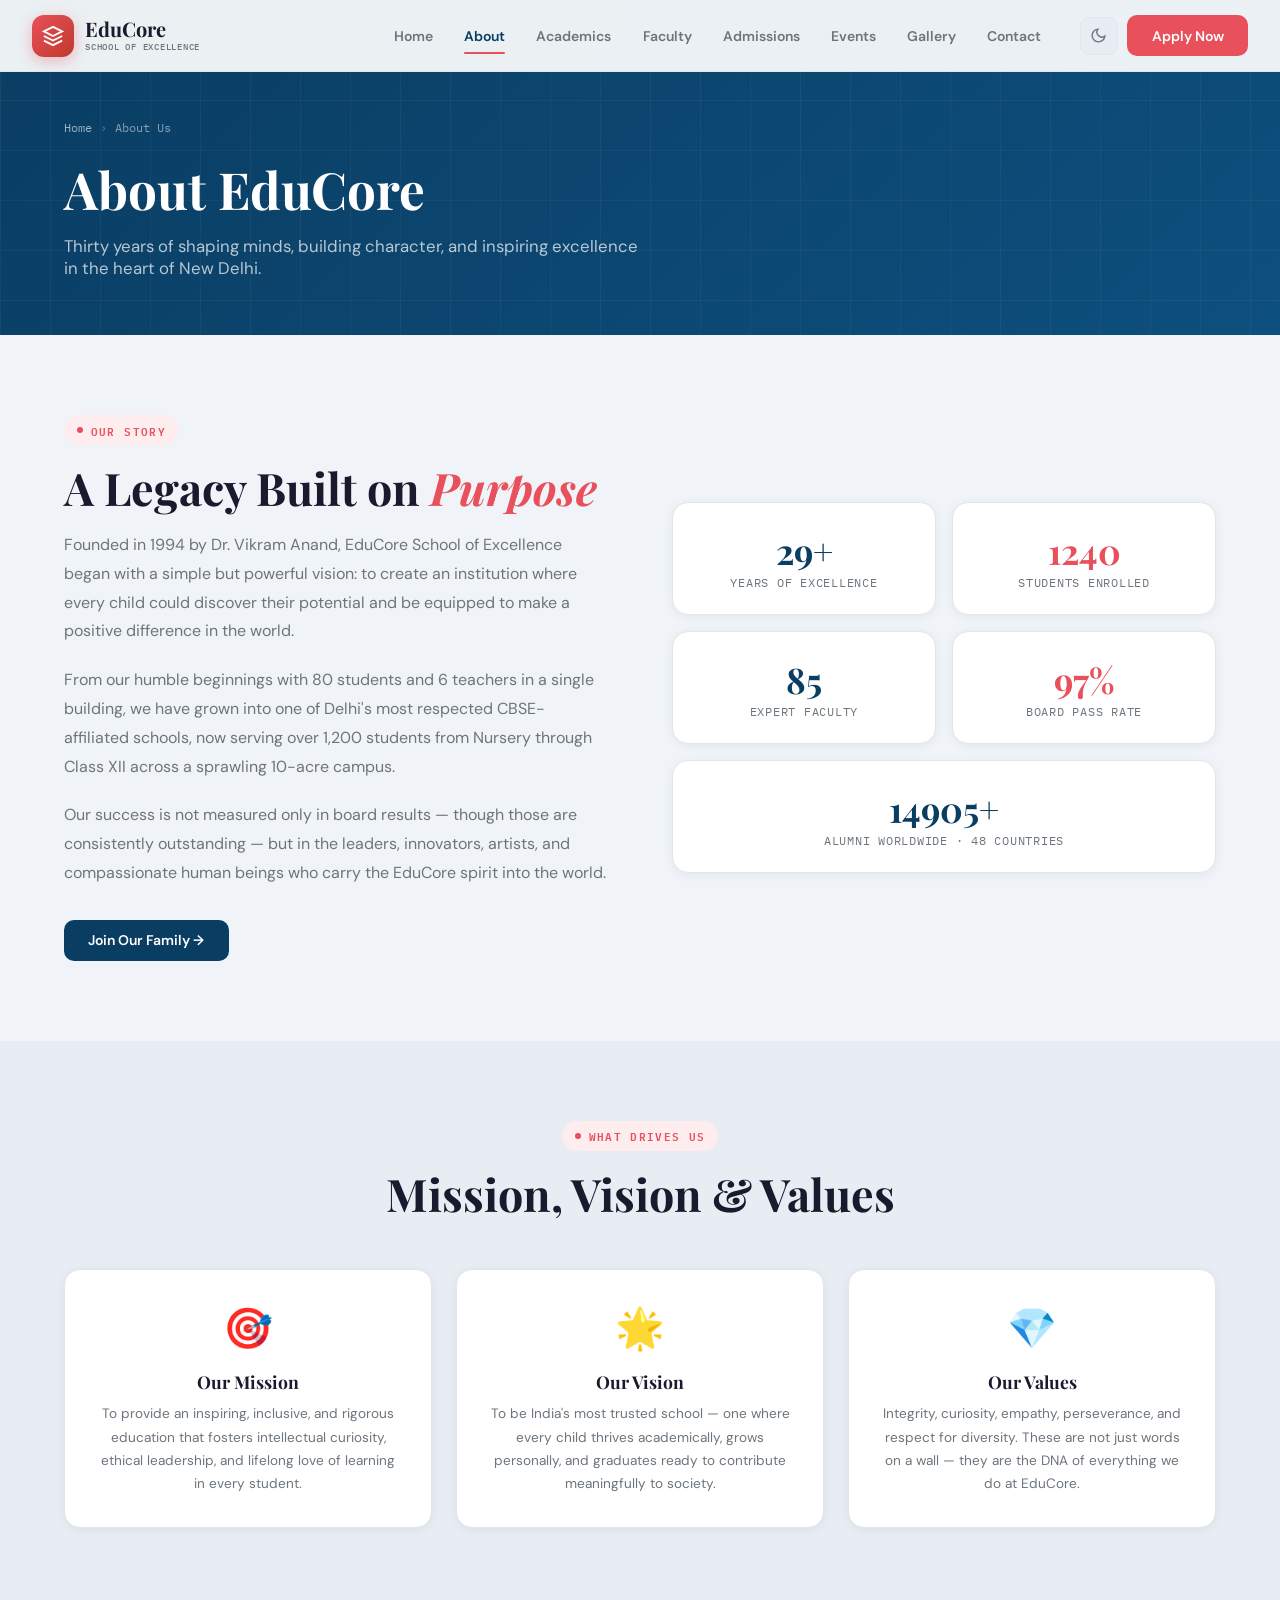
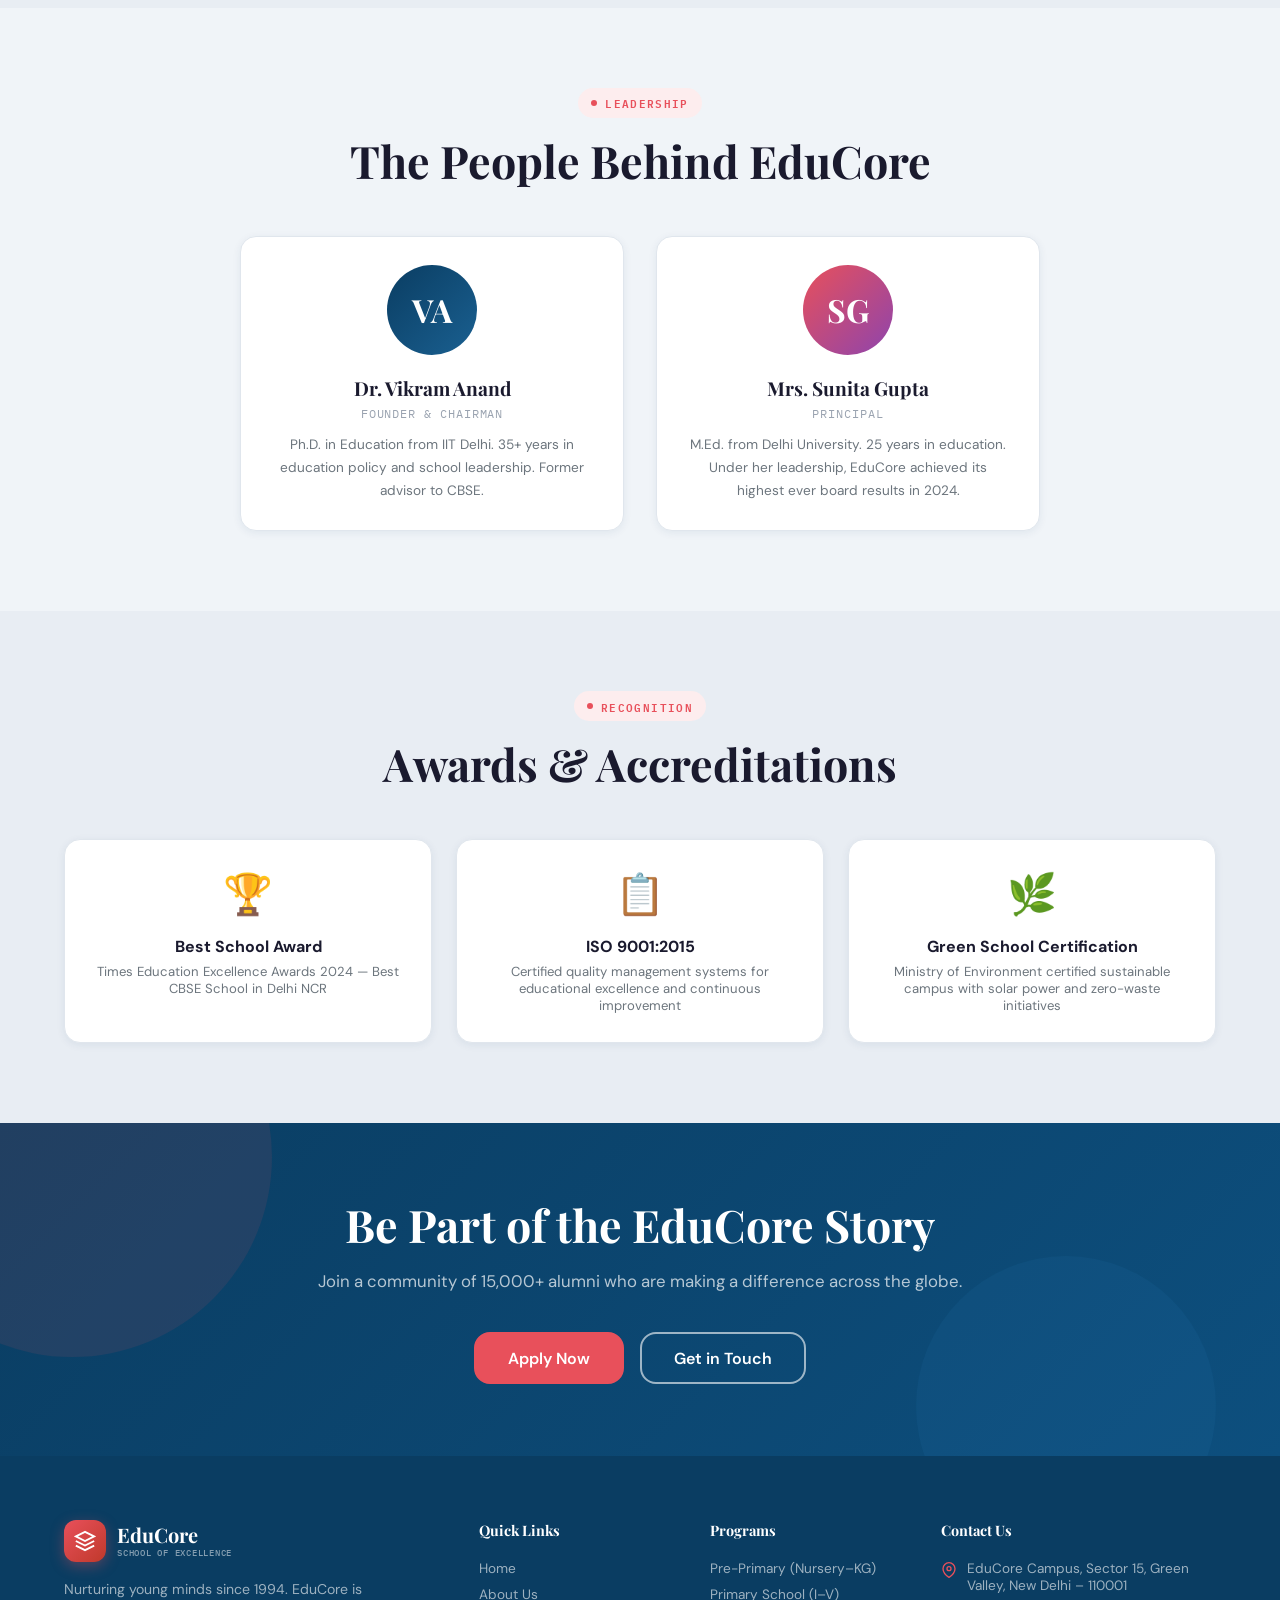
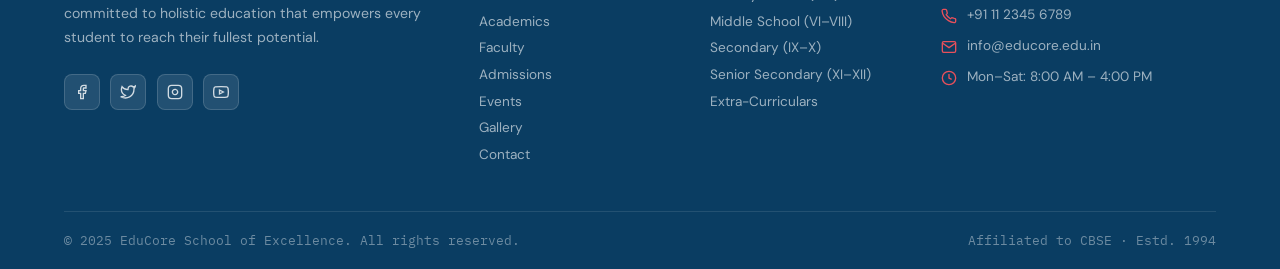
==== pages/about.html @ 19f884a1 "first commit" ====
<!DOCTYPE html>
<html lang="en">
<head>
  <meta charset="UTF-8">
  <meta name="viewport" content="width=device-width, initial-scale=1.0">
  <title>About Us — EduCore School of Excellence</title>
  <meta name="description" content="Learn about EduCore School's history, mission, vision, and leadership. A 30-year legacy of academic excellence in New Delhi.">
    <link rel="manifest" href="/manifest.json">
    <meta name="theme-color" content="#0f172a">
    <meta name="mobile-web-app-capable" content="yes">
    <meta name="apple-mobile-web-app-capable" content="yes">
    <meta name="apple-mobile-web-app-status-bar-style" content="black-translucent">
    <meta name="apple-mobile-web-app-title" content="EduCore"><meta name="viewport" content="width=device-width, initial-scale=1, maximum-scale=1, user-scalable=no, viewport-fit=cover">
  <link rel="stylesheet" href="../css/style.css">
  <script>(function(){var t=localStorage.getItem('educore-theme');if(t)document.documentElement.setAttribute('data-theme',t);else if(window.matchMedia('(prefers-color-scheme:dark)').matches)document.documentElement.setAttribute('data-theme','dark');})();</script>
</head>
<body>

<div id="nav-placeholder"></div>

<!-- PAGE HERO -->
<div class="page-hero">
  <div class="container">
    <div class="page-hero-content">
      <div class="breadcrumb">
        <a href="../index.html">Home</a>
        <span class="breadcrumb-sep">›</span>
        <span>About Us</span>
      </div>
      <h1 class="page-hero-title">About EduCore</h1>
      <p class="page-hero-sub">Thirty years of shaping minds, building character, and inspiring excellence in the heart of New Delhi.</p>
    </div>
  </div>
</div>

<!-- OUR STORY -->
<section class="section">
  <div class="container">
    <div class="about-grid">
      <div class="aos-item">
        <div class="section-label">Our Story</div>
        <h2 class="section-title">A Legacy Built on <em style="font-style:italic;color:var(--accent)">Purpose</em></h2>
        <p style="color:var(--text2);line-height:1.8;margin-bottom:1.25rem">Founded in 1994 by Dr. Vikram Anand, EduCore School of Excellence began with a simple but powerful vision: to create an institution where every child could discover their potential and be equipped to make a positive difference in the world.</p>
        <p style="color:var(--text2);line-height:1.8;margin-bottom:1.25rem">From our humble beginnings with 80 students and 6 teachers in a single building, we have grown into one of Delhi's most respected CBSE-affiliated schools, now serving over 1,200 students from Nursery through Class XII across a sprawling 10-acre campus.</p>
        <p style="color:var(--text2);line-height:1.8;margin-bottom:2rem">Our success is not measured only in board results — though those are consistently outstanding — but in the leaders, innovators, artists, and compassionate human beings who carry the EduCore spirit into the world.</p>
        <a href="../pages/admissions.html" class="btn btn-primary">Join Our Family →</a>
      </div>
      <div class="about-visual aos-item" data-delay="100">
        <div class="about-stat-box">
          <div class="about-stat-num" data-count="30" data-suffix="+">0</div>
          <div class="about-stat-lbl">Years of Excellence</div>
        </div>
        <div class="about-stat-box accent">
          <div class="about-stat-num" data-count="1248">0</div>
          <div class="about-stat-lbl">Students Enrolled</div>
        </div>
        <div class="about-stat-box">
          <div class="about-stat-num" data-count="86">0</div>
          <div class="about-stat-lbl">Expert Faculty</div>
        </div>
        <div class="about-stat-box accent">
          <div class="about-stat-num" data-count="98" data-suffix="%">0</div>
          <div class="about-stat-lbl">Board Pass Rate</div>
        </div>
        <div class="about-stat-box" style="grid-column:span 2">
          <div class="about-stat-num" data-count="15000" data-suffix="+">0</div>
          <div class="about-stat-lbl">Alumni Worldwide · 48 Countries</div>
        </div>
      </div>
    </div>
  </div>
</section>

<!-- MISSION VISION VALUES -->
<section class="section" style="background:var(--bg3)">
  <div class="container">
    <div class="text-center aos-item">
      <div class="section-label">What Drives Us</div>
      <h2 class="section-title">Mission, Vision & Values</h2>
    </div>
    <div class="mission-grid">
      <div class="mission-card aos-item" data-delay="0">
        <div class="mission-icon">🎯</div>
        <div class="mission-title">Our Mission</div>
        <p class="mission-desc">To provide an inspiring, inclusive, and rigorous education that fosters intellectual curiosity, ethical leadership, and lifelong love of learning in every student.</p>
      </div>
      <div class="mission-card aos-item" data-delay="80">
        <div class="mission-icon">🌟</div>
        <div class="mission-title">Our Vision</div>
        <p class="mission-desc">To be India's most trusted school — one where every child thrives academically, grows personally, and graduates ready to contribute meaningfully to society.</p>
      </div>
      <div class="mission-card aos-item" data-delay="160">
        <div class="mission-icon">💎</div>
        <div class="mission-title">Our Values</div>
        <p class="mission-desc">Integrity, curiosity, empathy, perseverance, and respect for diversity. These are not just words on a wall — they are the DNA of everything we do at EduCore.</p>
      </div>
    </div>
  </div>
</section>

<!-- LEADERSHIP -->
<section class="section">
  <div class="container">
    <div class="text-center aos-item">
      <div class="section-label">Leadership</div>
      <h2 class="section-title">The People Behind EduCore</h2>
    </div>
    <div style="display:grid;grid-template-columns:repeat(2,1fr);gap:2rem;margin-top:3rem;max-width:800px;margin-left:auto;margin-right:auto">
      <div class="card aos-item" data-delay="0">
        <div class="card-body" style="text-align:center">
          <div style="width:90px;height:90px;border-radius:50%;background:linear-gradient(135deg,var(--primary),#1a6091);display:flex;align-items:center;justify-content:center;font-family:'Playfair Display',serif;font-size:2rem;font-weight:700;color:#fff;margin:0 auto 1.25rem">VA</div>
          <div style="font-family:'Playfair Display',serif;font-size:1.2rem;font-weight:700;margin-bottom:.3rem">Dr. Vikram Anand</div>
          <div class="mono" style="font-size:.72rem;color:var(--text3);text-transform:uppercase;letter-spacing:.08em;margin-bottom:.75rem">Founder & Chairman</div>
          <p style="font-size:.85rem;color:var(--text2);line-height:1.7">Ph.D. in Education from IIT Delhi. 35+ years in education policy and school leadership. Former advisor to CBSE.</p>
        </div>
      </div>
      <div class="card aos-item" data-delay="100">
        <div class="card-body" style="text-align:center">
          <div style="width:90px;height:90px;border-radius:50%;background:linear-gradient(135deg,var(--accent),var(--purple));display:flex;align-items:center;justify-content:center;font-family:'Playfair Display',serif;font-size:2rem;font-weight:700;color:#fff;margin:0 auto 1.25rem">SG</div>
          <div style="font-family:'Playfair Display',serif;font-size:1.2rem;font-weight:700;margin-bottom:.3rem">Mrs. Sunita Gupta</div>
          <div class="mono" style="font-size:.72rem;color:var(--text3);text-transform:uppercase;letter-spacing:.08em;margin-bottom:.75rem">Principal</div>
          <p style="font-size:.85rem;color:var(--text2);line-height:1.7">M.Ed. from Delhi University. 25 years in education. Under her leadership, EduCore achieved its highest ever board results in 2024.</p>
        </div>
      </div>
    </div>
  </div>
</section>

<!-- ACCREDITATIONS -->
<section class="section" style="background:var(--bg3)">
  <div class="container">
    <div class="text-center aos-item">
      <div class="section-label">Recognition</div>
      <h2 class="section-title">Awards & Accreditations</h2>
    </div>
    <div style="display:grid;grid-template-columns:repeat(3,1fr);gap:1.5rem;margin-top:3rem">
      <div class="card aos-item" data-delay="0">
        <div class="card-body" style="text-align:center">
          <div style="font-size:2.5rem;margin-bottom:1rem">🏆</div>
          <div style="font-weight:700;color:var(--text);margin-bottom:.4rem">Best School Award</div>
          <div style="font-size:.82rem;color:var(--text2)">Times Education Excellence Awards 2024 — Best CBSE School in Delhi NCR</div>
        </div>
      </div>
      <div class="card aos-item" data-delay="80">
        <div class="card-body" style="text-align:center">
          <div style="font-size:2.5rem;margin-bottom:1rem">📋</div>
          <div style="font-weight:700;color:var(--text);margin-bottom:.4rem">ISO 9001:2015</div>
          <div style="font-size:.82rem;color:var(--text2)">Certified quality management systems for educational excellence and continuous improvement</div>
        </div>
      </div>
      <div class="card aos-item" data-delay="160">
        <div class="card-body" style="text-align:center">
          <div style="font-size:2.5rem;margin-bottom:1rem">🌿</div>
          <div style="font-weight:700;color:var(--text);margin-bottom:.4rem">Green School Certification</div>
          <div style="font-size:.82rem;color:var(--text2)">Ministry of Environment certified sustainable campus with solar power and zero-waste initiatives</div>
        </div>
      </div>
    </div>
  </div>
</section>

<!-- CTA -->
<div class="cta-banner">
  <div class="container">
    <div class="cta-banner-content">
      <h2>Be Part of the EduCore Story</h2>
      <p>Join a community of 15,000+ alumni who are making a difference across the globe.</p>
      <div class="cta-banner-btns">
        <a href="../pages/admissions.html" class="btn btn-accent btn-lg">Apply Now</a>
        <a href="../pages/contact.html" class="btn btn-outline-white btn-lg">Get in Touch</a>
      </div>
    </div>
  </div>
</div>

<div id="footer-placeholder"></div>
<script src="../js/nav.js"></script>
<script src="../js/footer.js"></script>
<script src="../js/main.js"></script>
<script>renderNav('about.html','../');renderFooter('../');</script>
</body>
</html>
---- css/style.css ----
/* ============================================================
   EduCore School — Landing Website Stylesheet
   Light + Dark Mode | Fully Responsive | Mobile-First
   ============================================================ */

@import url('https://fonts.googleapis.com/css2?family=Playfair+Display:ital,wght@0,600;0,700;0,900;1,700&family=IBM+Plex+Mono:wght@400;500;600&family=DM+Sans:ital,wght@0,300;0,400;0,500;0,600;0,700;1,400&display=swap');

/* ── CSS VARIABLES ── */
:root {
  --primary: #0A3D62;
  --primary-light: #1a5276;
  --primary-xlight: #EBF5FB;
  --accent: #E8505B;
  --accent-dark: #c0392b;
  --accent-light: #FDEDEE;
  --success: #16A085;
  --warning: #F39C12;
  --info: #2980B9;
  --purple: #8E44AD;

  --bg: #F0F4F8;
  --bg2: #FFFFFF;
  --bg3: #E8EDF3;
  --text: #1A1A2E;
  --text2: #6C757D;
  --text3: #9AA3B0;
  --border: #E0E6ED;
  --border2: #C8D3DE;

  --nav-h: 72px;

  --shadow-xs: 0 1px 4px rgba(10,61,98,0.05);
  --shadow-sm: 0 2px 8px rgba(10,61,98,0.07);
  --shadow-md: 0 4px 20px rgba(10,61,98,0.11);
  --shadow-lg: 0 8px 40px rgba(10,61,98,0.15);
  --shadow-xl: 0 16px 60px rgba(10,61,98,0.18);

  --radius: 16px;
  --radius-sm: 10px;
  --radius-xs: 6px;
  --radius-full: 9999px;

  --transition: 0.28s cubic-bezier(0.4, 0, 0.2, 1);
  --transition-fast: 0.15s ease;
}

[data-theme="dark"] {
  --primary: #60A5FA;
  --primary-light: #93C5FD;
  --primary-xlight: #1E3A5F;
  --accent: #F87171;
  --accent-dark: #EF4444;
  --accent-light: #2D1B1B;
  --success: #34D399;
  --warning: #FBBF24;
  --info: #60A5FA;
  --purple: #A78BFA;

  --bg: #0F172A;
  --bg2: #1E293B;
  --bg3: #162032;
  --text: #F1F5F9;
  --text2: #94A3B8;
  --text3: #64748B;
  --border: #334155;
  --border2: #475569;

  --shadow-xs: 0 1px 4px rgba(0,0,0,0.3);
  --shadow-sm: 0 2px 8px rgba(0,0,0,0.35);
  --shadow-md: 0 4px 20px rgba(0,0,0,0.4);
  --shadow-lg: 0 8px 40px rgba(0,0,0,0.45);
  --shadow-xl: 0 16px 60px rgba(0,0,0,0.5);
}

/* ── RESET ── */
*, *::before, *::after { box-sizing: border-box; margin: 0; padding: 0; }
html { scroll-behavior: smooth; font-size: 16px; }
body {
  font-family: 'DM Sans', sans-serif;
  background: var(--bg);
  color: var(--text);
  min-height: 100vh;
  transition: background var(--transition), color var(--transition);
  overflow-x: hidden;
}
a { text-decoration: none; color: inherit; }
img { max-width: 100%; display: block; }
button { cursor: pointer; font-family: inherit; border: none; }
ul { list-style: none; }
input, select, textarea { font-family: inherit; }

/* ── TYPOGRAPHY ── */
.serif { font-family: 'Playfair Display', serif; }
.mono { font-family: 'IBM Plex Mono', monospace; }

/* ── NAVBAR ── */
.navbar {
  position: fixed;
  top: 0; left: 0; right: 0;
  z-index: 500;
  height: var(--nav-h);
  display: flex;
  align-items: center;
  padding: 0 2rem;
  background: rgba(255,255,255,0.92);
  backdrop-filter: blur(20px);
  -webkit-backdrop-filter: blur(20px);
  border-bottom: 1px solid var(--border);
  transition: all var(--transition);
  gap: 1.5rem;
}

[data-theme="dark"] .navbar {
  background: rgba(15,23,42,0.92);
}

.navbar.scrolled {
  box-shadow: var(--shadow-md);
}

.nav-logo {
  display: flex;
  align-items: center;
  gap: 0.7rem;
  flex-shrink: 0;
}

.nav-logo-mark {
  width: 42px; height: 42px;
  border-radius: 12px;
  background: linear-gradient(135deg, var(--accent), var(--accent-dark));
  display: flex; align-items: center; justify-content: center;
  box-shadow: 0 4px 14px rgba(232,80,91,0.35);
  flex-shrink: 0;
}

.nav-logo-mark svg {
  width: 22px; height: 22px;
  fill: none; stroke: #fff; stroke-width: 2;
}

.nav-logo-text {
  font-family: 'Playfair Display', serif;
  font-size: 1.25rem;
  font-weight: 700;
  color: var(--text);
  line-height: 1.1;
}

.nav-logo-sub {
  font-family: 'IBM Plex Mono', monospace;
  font-size: 0.58rem;
  font-weight: 500;
  color: var(--text2);
  letter-spacing: 0.08em;
  text-transform: uppercase;
}

.nav-links {
  display: flex;
  align-items: center;
  gap: 0.15rem;
  margin-left: auto;
}

.nav-link {
  padding: 0.45rem 0.9rem;
  font-size: 0.875rem;
  font-weight: 600;
  color: var(--text2);
  border-radius: var(--radius-xs);
  transition: all var(--transition-fast);
  white-space: nowrap;
  position: relative;
}

.nav-link::after {
  content: '';
  position: absolute;
  bottom: -2px; left: 50%; right: 50%;
  height: 2px;
  background: var(--accent);
  border-radius: 2px;
  transition: left var(--transition-fast), right var(--transition-fast);
}

.nav-link:hover { color: var(--primary); }
.nav-link:hover::after, .nav-link.active::after { left: 0.9rem; right: 0.9rem; }
.nav-link.active { color: var(--primary); }

.nav-actions {
  display: flex;
  align-items: center;
  gap: 0.6rem;
  flex-shrink: 0;
}

/* Dark toggle */
.dark-toggle {
  width: 38px; height: 38px;
  border-radius: 10px;
  background: var(--bg3);
  border: 1.5px solid var(--border);
  display: flex; align-items: center; justify-content: center;
  transition: all var(--transition-fast);
  color: var(--text2);
  flex-shrink: 0;
}
.dark-toggle:hover { background: var(--primary-xlight); color: var(--primary); border-color: var(--primary); }
.dark-toggle svg { width: 17px; height: 17px; fill: none; stroke: currentColor; stroke-width: 2; }
.icon-sun { display: none; }
.icon-moon { display: block; }
[data-theme="dark"] .icon-sun { display: block; }
[data-theme="dark"] .icon-moon { display: none; }

/* Hamburger */
.nav-hamburger {
  display: none;
  flex-direction: column;
  gap: 5px;
  width: 38px; height: 38px;
  border-radius: 10px;
  background: var(--bg3);
  border: 1.5px solid var(--border);
  align-items: center;
  justify-content: center;
  flex-shrink: 0;
}
.nav-hamburger span {
  display: block;
  width: 18px; height: 2px;
  background: var(--text);
  border-radius: 2px;
  transition: all var(--transition-fast);
}
.nav-hamburger.open span:nth-child(1) { transform: translateY(7px) rotate(45deg); }
.nav-hamburger.open span:nth-child(2) { opacity: 0; }
.nav-hamburger.open span:nth-child(3) { transform: translateY(-7px) rotate(-45deg); }

/* Mobile menu */
.nav-mobile {
  display: none;
  position: fixed;
  top: var(--nav-h); left: 0; right: 0;
  background: var(--bg2);
  border-bottom: 1px solid var(--border);
  padding: 1rem;
  flex-direction: column;
  gap: 0.35rem;
  z-index: 490;
  box-shadow: var(--shadow-lg);
  animation: slideDown 0.22s ease;
}
.nav-mobile.open { display: flex; }
@keyframes slideDown {
  from { opacity: 0; transform: translateY(-10px); }
  to { opacity: 1; transform: translateY(0); }
}
.nav-mobile .nav-link {
  font-size: 0.95rem;
  padding: 0.65rem 1rem;
  border-radius: var(--radius-sm);
}
.nav-mobile .nav-link:hover { background: var(--bg3); }
.nav-mobile .btn { width: 100%; justify-content: center; }

/* ── BUTTONS ── */
.btn {
  display: inline-flex;
  align-items: center;
  gap: 0.5rem;
  padding: 0.6rem 1.4rem;
  border-radius: var(--radius-sm);
  font-size: 0.875rem;
  font-weight: 600;
  transition: all var(--transition-fast);
  white-space: nowrap;
  cursor: pointer;
  border: 2px solid transparent;
}
.btn svg { width: 17px; height: 17px; flex-shrink: 0; }

.btn-primary {
  background: var(--primary);
  color: #fff;
  border-color: var(--primary);
}
.btn-primary:hover {
  background: var(--primary-light);
  border-color: var(--primary-light);
  transform: translateY(-1px);
  box-shadow: 0 6px 20px rgba(10,61,98,0.25);
}

.btn-accent {
  background: var(--accent);
  color: #fff;
  border-color: var(--accent);
}
.btn-accent:hover {
  background: var(--accent-dark);
  border-color: var(--accent-dark);
  transform: translateY(-1px);
  box-shadow: 0 6px 20px rgba(232,80,91,0.3);
}

.btn-outline {
  background: transparent;
  color: var(--primary);
  border-color: var(--primary);
}
.btn-outline:hover {
  background: var(--primary);
  color: #fff;
  transform: translateY(-1px);
}

.btn-outline-white {
  background: transparent;
  color: #fff;
  border-color: rgba(255,255,255,0.6);
}
.btn-outline-white:hover {
  background: rgba(255,255,255,0.15);
  border-color: #fff;
}

.btn-lg {
  padding: 0.85rem 2rem;
  font-size: 1rem;
  border-radius: var(--radius);
}

/* ── SECTION BASICS ── */
.section { padding: 5rem 0; }
.section-sm { padding: 3.5rem 0; }
.container {
  max-width: 1200px;
  margin: 0 auto;
  padding: 0 1.5rem;
}

/* Section label */
.section-label {
  display: inline-flex;
  align-items: center;
  gap: 0.5rem;
  font-family: 'IBM Plex Mono', monospace;
  font-size: 0.7rem;
  font-weight: 600;
  text-transform: uppercase;
  letter-spacing: 0.12em;
  color: var(--accent);
  background: var(--accent-light);
  padding: 0.35rem 0.8rem;
  border-radius: var(--radius-full);
  margin-bottom: 1rem;
}
.section-label::before {
  content: '';
  width: 6px; height: 6px;
  border-radius: 50%;
  background: var(--accent);
  flex-shrink: 0;
}

.section-title {
  font-family: 'Playfair Display', serif;
  font-size: clamp(2rem, 4vw, 2.8rem);
  font-weight: 700;
  color: var(--text);
  line-height: 1.2;
  margin-bottom: 1rem;
}

.section-subtitle {
  font-size: 1.05rem;
  color: var(--text2);
  line-height: 1.7;
  max-width: 600px;
}

/* ── CARDS ── */
.card {
  background: var(--bg2);
  border-radius: var(--radius);
  border: 1px solid var(--border);
  box-shadow: var(--shadow-sm);
  transition: all var(--transition);
  overflow: hidden;
}
.card:hover {
  box-shadow: var(--shadow-lg);
  transform: translateY(-4px);
}
.card-body { padding: 1.75rem; }

/* ── BADGE ── */
.badge {
  display: inline-flex;
  align-items: center;
  padding: 0.25rem 0.65rem;
  border-radius: var(--radius-full);
  font-size: 0.72rem;
  font-weight: 600;
  font-family: 'IBM Plex Mono', monospace;
}
.badge-primary { background: var(--primary-xlight); color: var(--primary); }
.badge-accent { background: var(--accent-light); color: var(--accent); }
.badge-success { background: #D1FAE5; color: #065F46; }
[data-theme="dark"] .badge-success { background: #064E3B; color: #6EE7B7; }

/* ── FOOTER ── */
.footer {
  background: var(--primary);
  color: rgba(255,255,255,0.85);
  padding: 4rem 0 0;
}
[data-theme="dark"] .footer {
  background: #0F172A;
  border-top: 1px solid var(--border);
}
.footer-grid {
  display: grid;
  grid-template-columns: 2fr 1fr 1fr 1.5fr;
  gap: 3rem;
  padding-bottom: 3rem;
}
.footer-brand .nav-logo-text { color: #fff; }
.footer-brand .nav-logo-sub { color: rgba(255,255,255,0.5); }
.footer-desc {
  font-size: 0.88rem;
  color: rgba(255,255,255,0.6);
  line-height: 1.7;
  margin: 1rem 0 1.5rem;
}
.footer-social {
  display: flex;
  gap: 0.65rem;
}
.footer-social a {
  width: 36px; height: 36px;
  border-radius: 8px;
  background: rgba(255,255,255,0.1);
  border: 1px solid rgba(255,255,255,0.15);
  display: flex; align-items: center; justify-content: center;
  transition: all var(--transition-fast);
}
.footer-social a:hover { background: rgba(255,255,255,0.2); }
.footer-social svg { width: 16px; height: 16px; fill: none; stroke: rgba(255,255,255,0.8); stroke-width: 2; }

.footer-col-title {
  font-weight: 700;
  font-size: 0.9rem;
  color: #fff;
  margin-bottom: 1.2rem;
  font-family: 'Playfair Display', serif;
}
.footer-links { display: flex; flex-direction: column; gap: 0.6rem; }
.footer-links a {
  font-size: 0.85rem;
  color: rgba(255,255,255,0.6);
  transition: color var(--transition-fast);
}
.footer-links a:hover { color: rgba(255,255,255,1); }

.footer-contact-item {
  display: flex;
  align-items: flex-start;
  gap: 0.65rem;
  font-size: 0.85rem;
  color: rgba(255,255,255,0.6);
  margin-bottom: 0.8rem;
}
.footer-contact-item svg { width: 16px; height: 16px; flex-shrink: 0; stroke: var(--accent); fill: none; stroke-width: 2; margin-top: 2px; }

.footer-bottom {
  border-top: 1px solid rgba(255,255,255,0.1);
  padding: 1.25rem 0;
  display: flex;
  align-items: center;
  justify-content: space-between;
  flex-wrap: wrap;
  gap: 0.75rem;
}
.footer-bottom-text {
  font-size: 0.8rem;
  color: rgba(255,255,255,0.4);
  font-family: 'IBM Plex Mono', monospace;
}

/* ── HERO (HOME) ── */
.hero {
  min-height: 100vh;
  display: flex;
  align-items: center;
  position: relative;
  overflow: hidden;
  padding-top: var(--nav-h);
  background: linear-gradient(135deg, var(--primary) 0%, #0D4F7E 55%, #1a6091 100%);
}

[data-theme="dark"] .hero {
  background: linear-gradient(135deg, #0F172A 0%, #1E293B 55%, #162032 100%);
}

.hero-bg-pattern {
  position: absolute;
  inset: 0;
  background-image:
    radial-gradient(circle at 20% 50%, rgba(232,80,91,0.15) 0%, transparent 50%),
    radial-gradient(circle at 80% 20%, rgba(41,128,185,0.1) 0%, transparent 40%),
    radial-gradient(circle at 60% 80%, rgba(142,68,173,0.08) 0%, transparent 40%);
}

.hero-grid-overlay {
  position: absolute;
  inset: 0;
  background-image:
    linear-gradient(rgba(255,255,255,0.04) 1px, transparent 1px),
    linear-gradient(90deg, rgba(255,255,255,0.04) 1px, transparent 1px);
  background-size: 60px 60px;
}

.hero-content {
  position: relative;
  z-index: 2;
  display: grid;
  grid-template-columns: 1fr 1fr;
  gap: 4rem;
  align-items: center;
  padding: 4rem 0;
}

.hero-tag {
  display: inline-flex;
  align-items: center;
  gap: 0.5rem;
  background: rgba(232,80,91,0.2);
  border: 1px solid rgba(232,80,91,0.4);
  color: #FFB3B8;
  padding: 0.4rem 1rem;
  border-radius: var(--radius-full);
  font-size: 0.75rem;
  font-weight: 600;
  font-family: 'IBM Plex Mono', monospace;
  text-transform: uppercase;
  letter-spacing: 0.1em;
  margin-bottom: 1.5rem;
}
.hero-tag::before {
  content: '';
  width: 6px; height: 6px;
  border-radius: 50%;
  background: var(--accent);
  animation: blink 2s infinite;
}
@keyframes blink {
  0%,100% { opacity: 1; }
  50% { opacity: 0.3; }
}

.hero-title {
  font-family: 'Playfair Display', serif;
  font-size: clamp(2.6rem, 5.5vw, 4.2rem);
  font-weight: 900;
  color: #fff;
  line-height: 1.12;
  margin-bottom: 1.5rem;
}
.hero-title .accent-text { color: var(--accent); font-style: italic; }

.hero-subtitle {
  font-size: 1.1rem;
  color: rgba(255,255,255,0.72);
  line-height: 1.75;
  margin-bottom: 2.5rem;
  max-width: 480px;
}

.hero-cta {
  display: flex;
  gap: 1rem;
  flex-wrap: wrap;
}

.hero-stats {
  display: flex;
  gap: 2.5rem;
  margin-top: 3rem;
  padding-top: 2.5rem;
  border-top: 1px solid rgba(255,255,255,0.12);
}
.hero-stat-value {
  font-family: 'Playfair Display', serif;
  font-size: 2rem;
  font-weight: 700;
  color: #fff;
}
.hero-stat-label {
  font-size: 0.78rem;
  color: rgba(255,255,255,0.5);
  font-family: 'IBM Plex Mono', monospace;
  text-transform: uppercase;
  letter-spacing: 0.08em;
}

.hero-visual {
  position: relative;
  display: flex;
  flex-direction: column;
  gap: 1.25rem;
}

.hero-card-float {
  background: rgba(255,255,255,0.1);
  backdrop-filter: blur(20px);
  border: 1px solid rgba(255,255,255,0.18);
  border-radius: var(--radius);
  padding: 1.25rem 1.5rem;
  color: #fff;
  animation: float 6s ease-in-out infinite;
}
.hero-card-float:nth-child(2) { animation-delay: -2s; animation-duration: 7s; }
.hero-card-float:nth-child(3) { animation-delay: -4s; animation-duration: 5s; }

@keyframes float {
  0%,100% { transform: translateY(0); }
  50% { transform: translateY(-10px); }
}

.hcf-label {
  font-family: 'IBM Plex Mono', monospace;
  font-size: 0.65rem;
  color: rgba(255,255,255,0.5);
  text-transform: uppercase;
  letter-spacing: 0.1em;
  margin-bottom: 0.4rem;
}
.hcf-value {
  font-family: 'Playfair Display', serif;
  font-size: 1.6rem;
  font-weight: 700;
}
.hcf-sub { font-size: 0.8rem; color: rgba(255,255,255,0.6); margin-top: 0.2rem; }
.hcf-row { display: flex; align-items: center; gap: 0.75rem; }
.hcf-dot { width: 10px; height: 10px; border-radius: 50%; flex-shrink: 0; }
.hcf-bar-wrap { flex: 1; height: 6px; background: rgba(255,255,255,0.15); border-radius: 3px; overflow: hidden; }
.hcf-bar { height: 100%; border-radius: 3px; }
.hcf-pct { font-size: 0.75rem; font-weight: 600; min-width: 36px; text-align: right; }

/* ── FEATURES STRIP ── */
.features-strip {
  background: var(--primary);
  padding: 1.5rem 0;
}
[data-theme="dark"] .features-strip { background: var(--bg2); border-top: 1px solid var(--border); border-bottom: 1px solid var(--border); }
.features-strip-inner {
  display: flex;
  gap: 2rem;
  overflow: hidden;
  align-items: center;
  flex-wrap: wrap;
  justify-content: center;
}
.fstrip-item {
  display: flex;
  align-items: center;
  gap: 0.6rem;
  color: rgba(255,255,255,0.8);
  font-size: 0.85rem;
  font-weight: 600;
  white-space: nowrap;
}
.fstrip-item svg { width: 16px; height: 16px; stroke: var(--accent); fill: none; stroke-width: 2; }
.fstrip-divider { width: 4px; height: 4px; border-radius: 50%; background: rgba(255,255,255,0.2); flex-shrink: 0; }

/* ── WHY US SECTION ── */
.why-grid {
  display: grid;
  grid-template-columns: repeat(3, 1fr);
  gap: 1.5rem;
  margin-top: 3rem;
}

.why-card {
  background: var(--bg2);
  border-radius: var(--radius);
  border: 1px solid var(--border);
  padding: 2rem;
  transition: all var(--transition);
  position: relative;
  overflow: hidden;
}
.why-card::before {
  content: '';
  position: absolute;
  top: 0; left: 0; right: 0;
  height: 3px;
  background: linear-gradient(90deg, var(--accent), var(--primary));
  transform: scaleX(0);
  transform-origin: left;
  transition: transform var(--transition);
}
.why-card:hover { box-shadow: var(--shadow-lg); transform: translateY(-5px); }
.why-card:hover::before { transform: scaleX(1); }

.why-icon {
  width: 54px; height: 54px;
  border-radius: 14px;
  background: var(--primary-xlight);
  display: flex; align-items: center; justify-content: center;
  margin-bottom: 1.25rem;
}
.why-icon svg { width: 26px; height: 26px; fill: none; stroke: var(--primary); stroke-width: 1.8; }

.why-title {
  font-family: 'Playfair Display', serif;
  font-size: 1.15rem;
  font-weight: 700;
  color: var(--text);
  margin-bottom: 0.65rem;
}
.why-desc { font-size: 0.88rem; color: var(--text2); line-height: 1.7; }

/* ── PROGRAMS ── */
.programs-grid {
  display: grid;
  grid-template-columns: repeat(3, 1fr);
  gap: 1.5rem;
  margin-top: 3rem;
}

.prog-card {
  border-radius: var(--radius);
  overflow: hidden;
  box-shadow: var(--shadow-sm);
  transition: all var(--transition);
  border: 1px solid var(--border);
  background: var(--bg2);
}
.prog-card:hover { box-shadow: var(--shadow-lg); transform: translateY(-5px); }

.prog-header {
  padding: 2rem 1.75rem 1.5rem;
  background: linear-gradient(135deg, var(--primary), var(--primary-light));
  position: relative;
  overflow: hidden;
}
.prog-header::after {
  content: '';
  position: absolute;
  right: -20px; bottom: -20px;
  width: 80px; height: 80px;
  border-radius: 50%;
  background: rgba(255,255,255,0.06);
}
.prog-grade {
  font-family: 'IBM Plex Mono', monospace;
  font-size: 0.68rem;
  font-weight: 600;
  color: rgba(255,255,255,0.6);
  text-transform: uppercase;
  letter-spacing: 0.1em;
  margin-bottom: 0.5rem;
}
.prog-name {
  font-family: 'Playfair Display', serif;
  font-size: 1.4rem;
  font-weight: 700;
  color: #fff;
}
.prog-age { font-size: 0.85rem; color: rgba(255,255,255,0.7); margin-top: 0.35rem; }

.prog-body { padding: 1.5rem 1.75rem; }
.prog-subjects { display: flex; flex-wrap: wrap; gap: 0.4rem; margin-bottom: 1.25rem; }
.prog-subject {
  font-size: 0.73rem;
  font-weight: 600;
  padding: 0.3rem 0.7rem;
  border-radius: var(--radius-full);
  background: var(--bg3);
  color: var(--text2);
  font-family: 'IBM Plex Mono', monospace;
}
.prog-stats { display: flex; gap: 1.5rem; }
.prog-stat-val { font-weight: 700; font-size: 1.1rem; color: var(--text); }
.prog-stat-lbl { font-size: 0.72rem; color: var(--text3); }

/* ── TESTIMONIALS ── */
.testimonials-grid {
  display: grid;
  grid-template-columns: repeat(3, 1fr);
  gap: 1.5rem;
  margin-top: 3rem;
}

.testi-card {
  background: var(--bg2);
  border-radius: var(--radius);
  border: 1px solid var(--border);
  padding: 1.75rem;
  transition: all var(--transition);
  box-shadow: var(--shadow-sm);
}
.testi-card:hover { box-shadow: var(--shadow-md); transform: translateY(-3px); }

.testi-stars { display: flex; gap: 3px; margin-bottom: 1rem; }
.testi-star { color: var(--warning); font-size: 0.9rem; }
.testi-text {
  font-size: 0.9rem;
  line-height: 1.75;
  color: var(--text2);
  margin-bottom: 1.25rem;
  font-style: italic;
}
.testi-author { display: flex; align-items: center; gap: 0.75rem; }
.testi-avatar {
  width: 40px; height: 40px;
  border-radius: 50%;
  background: linear-gradient(135deg, var(--accent), var(--primary));
  display: flex; align-items: center; justify-content: center;
  font-weight: 700; font-size: 0.85rem; color: #fff;
  flex-shrink: 0;
}
.testi-name { font-weight: 700; font-size: 0.9rem; color: var(--text); }
.testi-role { font-size: 0.75rem; color: var(--text3); font-family: 'IBM Plex Mono', monospace; }

/* ── EVENTS ── */
.events-list { margin-top: 2.5rem; display: flex; flex-direction: column; gap: 1rem; }
.event-item {
  display: flex;
  gap: 1.25rem;
  align-items: flex-start;
  background: var(--bg2);
  border-radius: var(--radius-sm);
  border: 1px solid var(--border);
  padding: 1.25rem 1.5rem;
  transition: all var(--transition-fast);
}
.event-item:hover { box-shadow: var(--shadow-md); border-color: var(--primary); transform: translateX(4px); }
.event-date-box {
  background: var(--primary);
  color: #fff;
  border-radius: 10px;
  padding: 0.6rem 0.8rem;
  text-align: center;
  flex-shrink: 0;
  min-width: 56px;
}
.event-day { font-family: 'Playfair Display', serif; font-size: 1.4rem; font-weight: 700; line-height: 1; }
.event-month { font-family: 'IBM Plex Mono', monospace; font-size: 0.62rem; text-transform: uppercase; opacity: 0.75; margin-top: 2px; }
.event-info { flex: 1; }
.event-name { font-weight: 700; color: var(--text); margin-bottom: 0.3rem; }
.event-meta { font-size: 0.8rem; color: var(--text2); display: flex; gap: 1rem; flex-wrap: wrap; }
.event-meta span { display: flex; align-items: center; gap: 0.35rem; }
.event-meta svg { width: 13px; height: 13px; stroke: var(--text3); fill: none; stroke-width: 2; }
.event-tag { font-size: 0.7rem; font-family: 'IBM Plex Mono', monospace; }

/* ── FACULTY CARDS ── */
.faculty-grid {
  display: grid;
  grid-template-columns: repeat(4, 1fr);
  gap: 1.5rem;
  margin-top: 3rem;
}
.faculty-card {
  background: var(--bg2);
  border-radius: var(--radius);
  border: 1px solid var(--border);
  overflow: hidden;
  text-align: center;
  transition: all var(--transition);
  box-shadow: var(--shadow-sm);
}
.faculty-card:hover { box-shadow: var(--shadow-lg); transform: translateY(-5px); }
.faculty-avatar-wrap {
  background: linear-gradient(135deg, var(--primary), #1a6091);
  padding: 2rem 2rem 1.5rem;
  position: relative;
}
.faculty-avatar {
  width: 80px; height: 80px;
  border-radius: 50%;
  background: rgba(255,255,255,0.15);
  border: 3px solid rgba(255,255,255,0.3);
  display: flex; align-items: center; justify-content: center;
  font-family: 'Playfair Display', serif;
  font-size: 1.6rem;
  font-weight: 700;
  color: #fff;
  margin: 0 auto;
}
.faculty-body { padding: 1.25rem; }
.faculty-name { font-weight: 700; font-size: 1rem; color: var(--text); margin-bottom: 0.3rem; }
.faculty-dept { font-size: 0.78rem; color: var(--text3); font-family: 'IBM Plex Mono', monospace; text-transform: uppercase; letter-spacing: 0.06em; margin-bottom: 0.75rem; }
.faculty-exp { font-size: 0.8rem; color: var(--text2); }

/* ── GALLERY ── */
.gallery-grid {
  display: grid;
  grid-template-columns: repeat(4, 1fr);
  grid-template-rows: auto auto;
  gap: 1rem;
  margin-top: 3rem;
}
.gallery-item {
  border-radius: var(--radius-sm);
  overflow: hidden;
  position: relative;
  background: var(--bg3);
  cursor: pointer;
  aspect-ratio: 4/3;
}
.gallery-item.large { grid-column: span 2; grid-row: span 2; aspect-ratio: auto; }
.gallery-img-placeholder {
  width: 100%;
  height: 100%;
  min-height: 160px;
  display: flex;
  align-items: center;
  justify-content: center;
  font-size: 2.5rem;
  transition: transform var(--transition);
}
.gallery-item:hover .gallery-img-placeholder { transform: scale(1.05); }
.gallery-overlay {
  position: absolute;
  inset: 0;
  background: linear-gradient(to top, rgba(10,61,98,0.7) 0%, transparent 60%);
  display: flex;
  align-items: flex-end;
  padding: 1rem;
  opacity: 0;
  transition: opacity var(--transition-fast);
}
.gallery-item:hover .gallery-overlay { opacity: 1; }
.gallery-caption { color: #fff; font-size: 0.85rem; font-weight: 600; }

/* ── ADMISSIONS ── */
.admission-steps {
  display: grid;
  grid-template-columns: repeat(4, 1fr);
  gap: 1.5rem;
  margin-top: 3rem;
  position: relative;
}
.admission-steps::before {
  content: '';
  position: absolute;
  top: 36px; left: 10%; right: 10%;
  height: 2px;
  background: linear-gradient(90deg, var(--accent), var(--primary));
  z-index: 0;
}
.adm-step {
  text-align: center;
  position: relative;
  z-index: 1;
}
.adm-num {
  width: 72px; height: 72px;
  border-radius: 50%;
  background: var(--bg2);
  border: 3px solid var(--border);
  display: flex; align-items: center; justify-content: center;
  font-family: 'Playfair Display', serif;
  font-size: 1.5rem;
  font-weight: 700;
  color: var(--primary);
  margin: 0 auto 1.25rem;
  transition: all var(--transition);
  box-shadow: var(--shadow-sm);
}
.adm-step:hover .adm-num {
  background: var(--primary);
  color: #fff;
  border-color: var(--primary);
  transform: scale(1.1);
}
.adm-title { font-weight: 700; color: var(--text); margin-bottom: 0.4rem; }
.adm-desc { font-size: 0.83rem; color: var(--text2); line-height: 1.6; }

/* ── CONTACT SECTION ── */
.contact-grid {
  display: grid;
  grid-template-columns: 1fr 1.5fr;
  gap: 3rem;
  margin-top: 3rem;
}
.contact-info-item {
  display: flex;
  gap: 1rem;
  margin-bottom: 1.75rem;
}
.contact-icon {
  width: 46px; height: 46px;
  border-radius: 12px;
  background: var(--primary-xlight);
  display: flex; align-items: center; justify-content: center;
  flex-shrink: 0;
}
.contact-icon svg { width: 20px; height: 20px; stroke: var(--primary); fill: none; stroke-width: 2; }
.contact-info-label { font-size: 0.75rem; color: var(--text3); font-family: 'IBM Plex Mono', monospace; text-transform: uppercase; letter-spacing: 0.08em; margin-bottom: 0.3rem; }
.contact-info-val { font-weight: 600; color: var(--text); font-size: 0.95rem; }

.contact-form {
  background: var(--bg2);
  border-radius: var(--radius);
  border: 1px solid var(--border);
  padding: 2rem;
  box-shadow: var(--shadow-sm);
}
.form-row { display: grid; grid-template-columns: 1fr 1fr; gap: 1rem; }
.form-group { margin-bottom: 1.25rem; }
.form-label { display: block; font-size: 0.82rem; font-weight: 600; color: var(--text2); margin-bottom: 0.5rem; }
.form-input {
  width: 100%;
  padding: 0.7rem 1rem;
  border: 1.5px solid var(--border);
  border-radius: var(--radius-sm);
  background: var(--bg);
  color: var(--text);
  font-size: 0.9rem;
  outline: none;
  transition: border-color var(--transition-fast);
}
.form-input:focus { border-color: var(--primary); }
.form-input::placeholder { color: var(--text3); }
textarea.form-input { resize: vertical; min-height: 120px; }

/* ── CTA BANNER ── */
.cta-banner {
  background: linear-gradient(135deg, var(--primary) 0%, #0D4F7E 100%);
  padding: 4.5rem 0;
  text-align: center;
  position: relative;
  overflow: hidden;
}
[data-theme="dark"] .cta-banner { background: linear-gradient(135deg, #1E293B 0%, #0F172A 100%); }
.cta-banner::before {
  content: '';
  position: absolute;
  top: -50%; left: -10%;
  width: 400px; height: 400px;
  border-radius: 50%;
  background: rgba(232,80,91,0.1);
}
.cta-banner::after {
  content: '';
  position: absolute;
  bottom: -30%; right: 5%;
  width: 300px; height: 300px;
  border-radius: 50%;
  background: rgba(41,128,185,0.1);
}
.cta-banner-content { position: relative; z-index: 2; }
.cta-banner h2 {
  font-family: 'Playfair Display', serif;
  font-size: clamp(1.8rem, 4vw, 2.8rem);
  font-weight: 700;
  color: #fff;
  margin-bottom: 1rem;
}
.cta-banner p { font-size: 1.05rem; color: rgba(255,255,255,0.7); margin-bottom: 2.5rem; }
.cta-banner-btns { display: flex; gap: 1rem; justify-content: center; flex-wrap: wrap; }

/* ── PAGE HERO (inner pages) ── */
.page-hero {
  background: linear-gradient(135deg, var(--primary) 0%, #0D4F7E 100%);
  padding: calc(var(--nav-h) + 3rem) 0 3.5rem;
  position: relative;
  overflow: hidden;
}
[data-theme="dark"] .page-hero { background: linear-gradient(135deg, #1E293B 0%, #0F172A 100%); }
.page-hero::before {
  content: '';
  position: absolute;
  inset: 0;
  background-image:
    linear-gradient(rgba(255,255,255,0.04) 1px, transparent 1px),
    linear-gradient(90deg, rgba(255,255,255,0.04) 1px, transparent 1px);
  background-size: 50px 50px;
}
.page-hero-content { position: relative; z-index: 2; }
.breadcrumb {
  display: flex;
  align-items: center;
  gap: 0.5rem;
  font-family: 'IBM Plex Mono', monospace;
  font-size: 0.72rem;
  color: rgba(255,255,255,0.5);
  margin-bottom: 1.25rem;
}
.breadcrumb a { color: rgba(255,255,255,0.6); transition: color var(--transition-fast); }
.breadcrumb a:hover { color: #fff; }
.breadcrumb-sep { color: rgba(255,255,255,0.3); }
.page-hero-title {
  font-family: 'Playfair Display', serif;
  font-size: clamp(2rem, 5vw, 3.2rem);
  font-weight: 700;
  color: #fff;
  margin-bottom: 0.75rem;
}
.page-hero-sub { font-size: 1.05rem; color: rgba(255,255,255,0.7); max-width: 580px; }

/* ── ABOUT PAGE ── */
.about-grid { display: grid; grid-template-columns: 1fr 1fr; gap: 4rem; align-items: center; }
.about-visual {
  display: grid;
  grid-template-columns: 1fr 1fr;
  gap: 1rem;
}
.about-stat-box {
  background: var(--bg2);
  border-radius: var(--radius);
  border: 1px solid var(--border);
  padding: 1.5rem;
  text-align: center;
  box-shadow: var(--shadow-sm);
  transition: all var(--transition);
}
.about-stat-box:hover { box-shadow: var(--shadow-md); transform: translateY(-3px); }
.about-stat-num {
  font-family: 'Playfair Display', serif;
  font-size: 2.2rem;
  font-weight: 700;
  color: var(--primary);
}
.about-stat-lbl { font-size: 0.78rem; color: var(--text2); font-family: 'IBM Plex Mono', monospace; text-transform: uppercase; letter-spacing: 0.06em; }
.about-stat-box.accent .about-stat-num { color: var(--accent); }

.mission-grid { display: grid; grid-template-columns: 1fr 1fr 1fr; gap: 1.5rem; margin-top: 3rem; }
.mission-card {
  background: var(--bg2);
  border-radius: var(--radius);
  border: 1px solid var(--border);
  padding: 2rem;
  text-align: center;
  box-shadow: var(--shadow-sm);
  transition: all var(--transition);
}
.mission-card:hover { box-shadow: var(--shadow-md); transform: translateY(-3px); }
.mission-icon {
  font-size: 2.5rem;
  margin-bottom: 1rem;
}
.mission-title { font-family: 'Playfair Display', serif; font-size: 1.1rem; font-weight: 700; color: var(--text); margin-bottom: 0.6rem; }
.mission-desc { font-size: 0.85rem; color: var(--text2); line-height: 1.7; }

/* ── PAGE HEADER ── */
.page-top { padding-top: var(--nav-h); }

/* ── STATS BAND ── */
.stats-band {
  background: var(--bg2);
  border-top: 1px solid var(--border);
  border-bottom: 1px solid var(--border);
  padding: 3rem 0;
}
.stats-band-grid {
  display: grid;
  grid-template-columns: repeat(4, 1fr);
  gap: 2rem;
  text-align: center;
}
.stat-band-val {
  font-family: 'Playfair Display', serif;
  font-size: 2.5rem;
  font-weight: 700;
  color: var(--primary);
  line-height: 1;
}
.stat-band-lbl { font-size: 0.82rem; color: var(--text2); margin-top: 0.4rem; }

/* ── NOTICE BOARD ── */
.notice-list { display: flex; flex-direction: column; gap: 0.75rem; margin-top: 2rem; }
.notice-item {
  display: flex;
  gap: 1rem;
  align-items: flex-start;
  padding: 1rem 1.25rem;
  background: var(--bg2);
  border-radius: var(--radius-sm);
  border: 1px solid var(--border);
  border-left: 4px solid var(--primary);
  transition: all var(--transition-fast);
}
.notice-item:hover { box-shadow: var(--shadow-sm); transform: translateX(3px); }
.notice-item.urgent { border-left-color: var(--accent); }
.notice-item.info { border-left-color: var(--info); }
.notice-item.success { border-left-color: var(--success); }
.notice-text { flex: 1; font-size: 0.88rem; color: var(--text); font-weight: 500; }
.notice-date { font-size: 0.73rem; font-family: 'IBM Plex Mono', monospace; color: var(--text3); white-space: nowrap; }

/* ── ANIMATE ON SCROLL ── */
.aos-item {
  opacity: 0;
  transform: translateY(24px);
  transition: opacity 0.6s ease, transform 0.6s ease;
}
.aos-item.visible {
  opacity: 1;
  transform: none;
}

/* ── RESPONSIVE ── */
@media (max-width: 1024px) {
  .why-grid, .programs-grid { grid-template-columns: repeat(2, 1fr); }
  .testimonials-grid { grid-template-columns: repeat(2, 1fr); }
  .footer-grid { grid-template-columns: 1fr 1fr; }
  .faculty-grid { grid-template-columns: repeat(2, 1fr); }
  .gallery-grid { grid-template-columns: repeat(3, 1fr); }
  .gallery-item.large { grid-column: span 2; }
  .admission-steps { grid-template-columns: repeat(2, 1fr); }
  .admission-steps::before { display: none; }
  .stats-band-grid { grid-template-columns: repeat(2, 1fr); }
}

@media (max-width: 900px) {
  .hero-content { grid-template-columns: 1fr; gap: 3rem; }
  .hero-visual { display: none; }
  .about-grid { grid-template-columns: 1fr; gap: 2.5rem; }
  .contact-grid { grid-template-columns: 1fr; }
  .mission-grid { grid-template-columns: 1fr 1fr; }
}

@media (max-width: 768px) {
  .nav-links { display: none; }
  .nav-hamburger { display: flex; }
  .section { padding: 3.5rem 0; }
  .why-grid { grid-template-columns: 1fr; }
  .programs-grid { grid-template-columns: 1fr; }
  .testimonials-grid { grid-template-columns: 1fr; }
  .faculty-grid { grid-template-columns: repeat(2, 1fr); }
  .gallery-grid { grid-template-columns: repeat(2, 1fr); }
  .gallery-item.large { grid-column: span 2; }
  .footer-grid { grid-template-columns: 1fr; gap: 2rem; }
  .footer-bottom { flex-direction: column; text-align: center; }
  .hero-stats { flex-wrap: wrap; gap: 1.5rem; }
  .about-visual { grid-template-columns: 1fr 1fr; }
  .form-row { grid-template-columns: 1fr; }
  .nav-actions .btn { display: none; }
}

@media (max-width: 480px) {
  .container { padding: 0 1rem; }
  .hero-title { font-size: 2rem; }
  .hero-cta { flex-direction: column; }
  .btn-lg { width: 100%; justify-content: center; }
  .faculty-grid { grid-template-columns: 1fr; }
  .gallery-grid { grid-template-columns: 1fr; }
  .gallery-item.large { grid-column: span 1; }
  .admission-steps { grid-template-columns: 1fr; }
  .mission-grid { grid-template-columns: 1fr; }
  .stats-band-grid { grid-template-columns: repeat(2, 1fr); }
  .cta-banner-btns { flex-direction: column; align-items: center; }
  .about-visual { grid-template-columns: 1fr; }
  .hero-stats { flex-direction: column; }
}

/* ── SCROLLBAR ── */
::-webkit-scrollbar { width: 6px; height: 6px; }
::-webkit-scrollbar-track { background: transparent; }
::-webkit-scrollbar-thumb { background: var(--border); border-radius: 3px; }
::-webkit-scrollbar-thumb:hover { background: var(--border2); }

/* ── UTILITY ── */
.text-center { text-align: center; }
.text-primary { color: var(--primary); }
.text-accent { color: var(--accent); }
.text-muted { color: var(--text2); }
.mt-1 { margin-top: 0.5rem; }
.mt-2 { margin-top: 1rem; }
.mt-3 { margin-top: 1.5rem; }
.mb-1 { margin-bottom: 0.5rem; }
.mb-2 { margin-bottom: 1rem; }
.mb-3 { margin-bottom: 1.5rem; }
.d-flex { display: flex; }
.align-center { align-items: center; }
.justify-between { justify-content: space-between; }
.gap-1 { gap: 0.5rem; }
.gap-2 { gap: 1rem; }
.w-100 { width: 100%; }
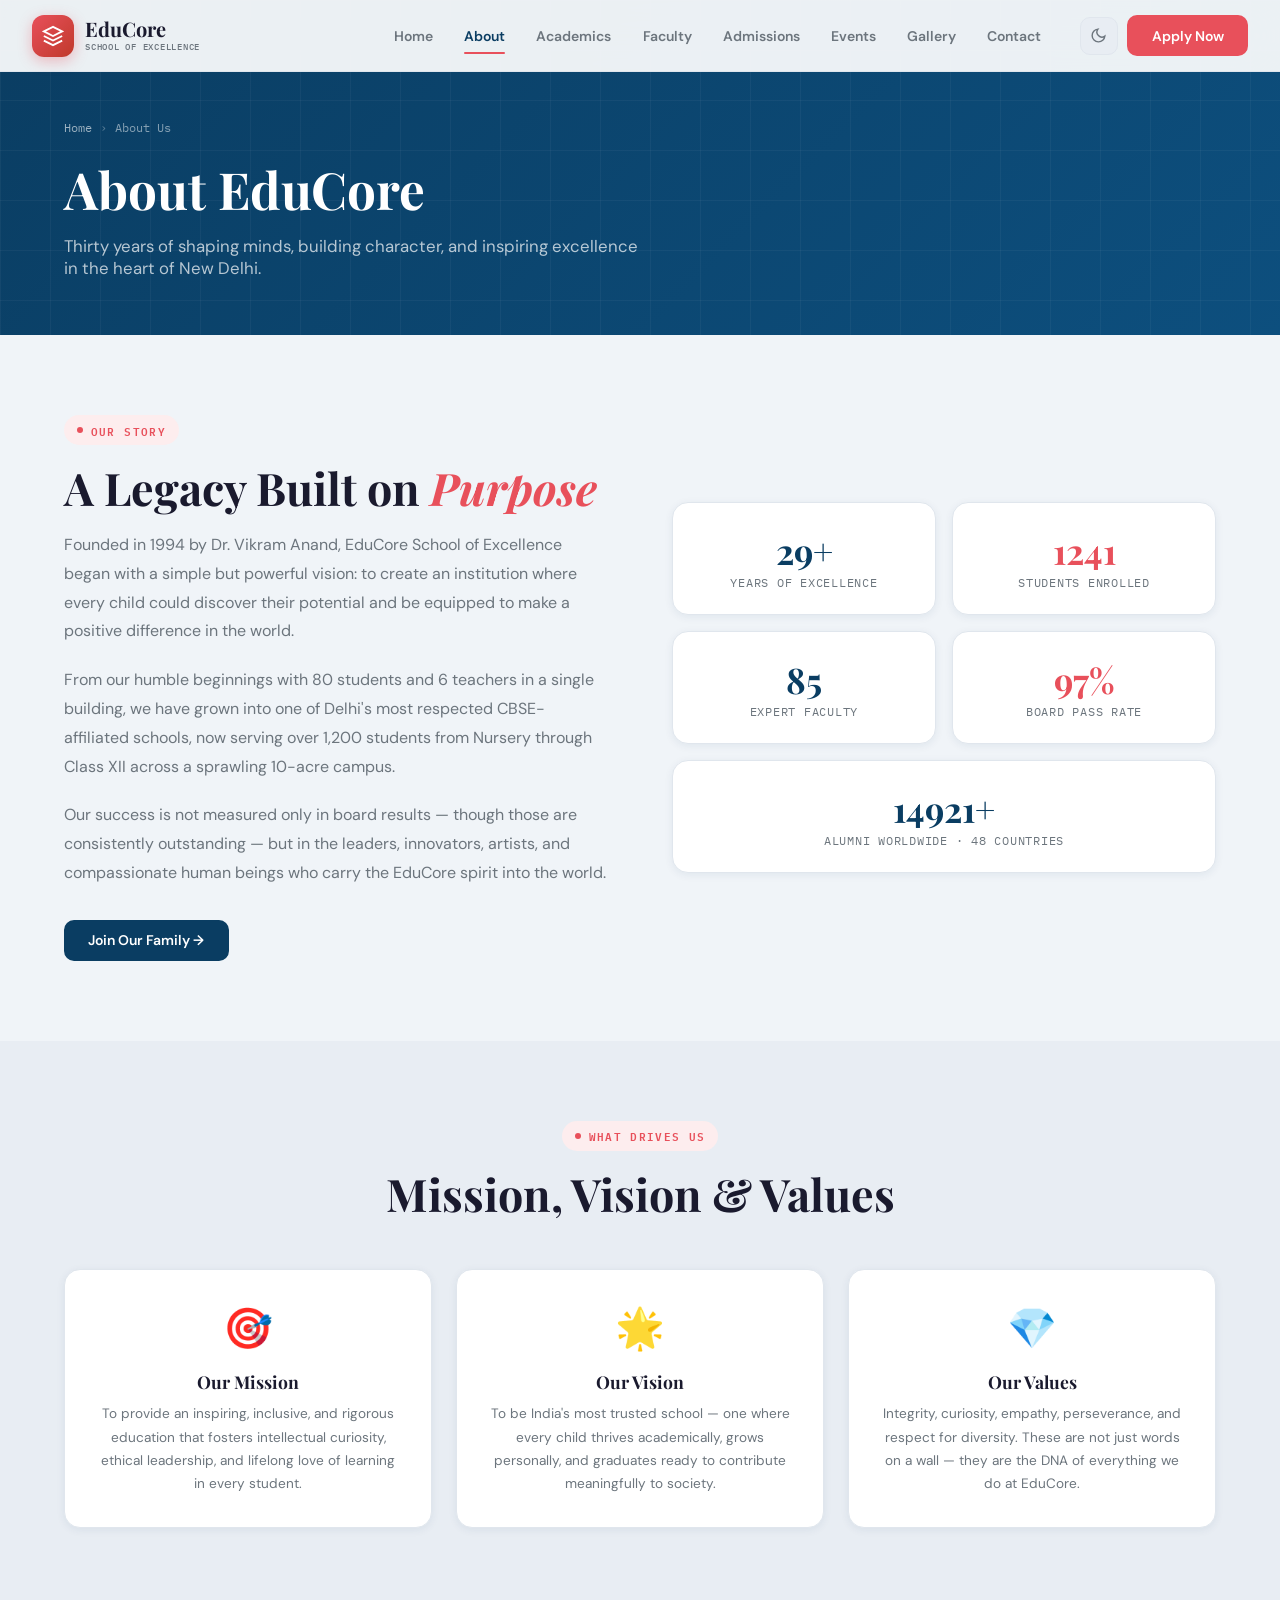
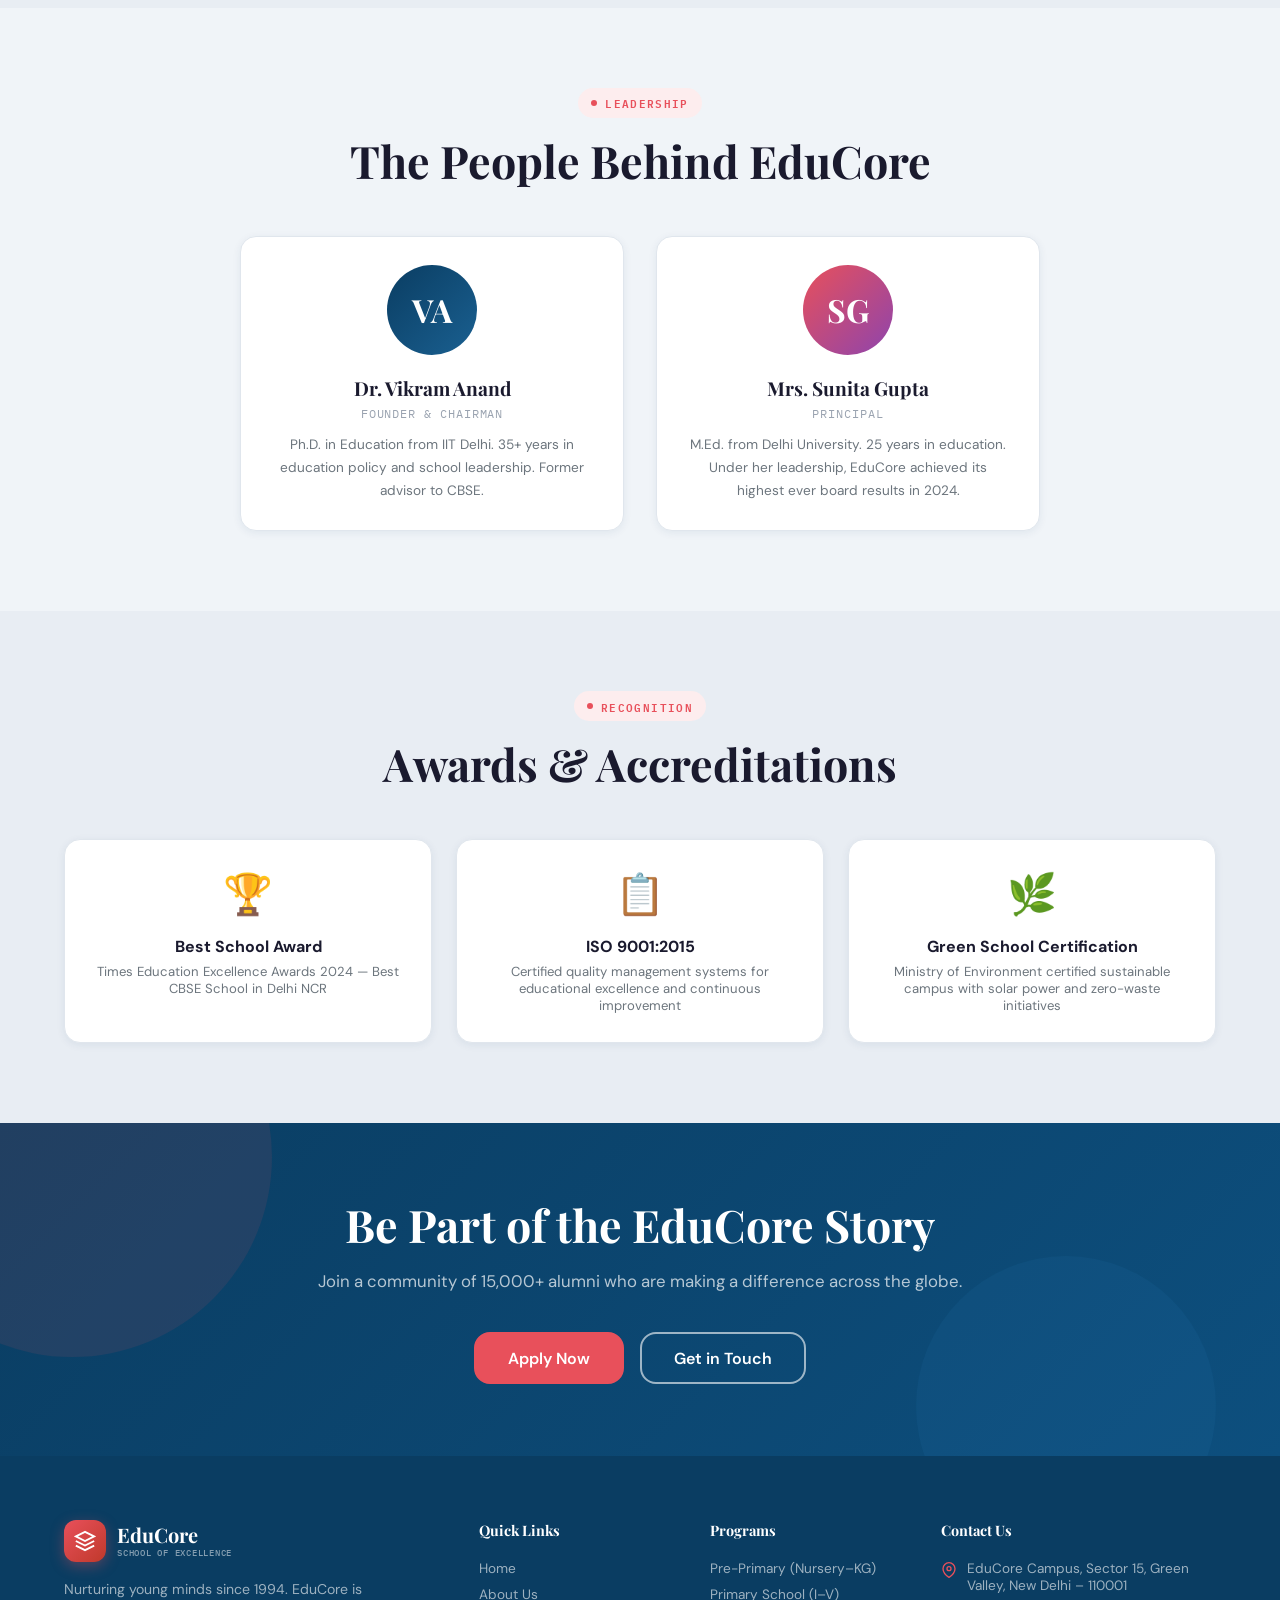
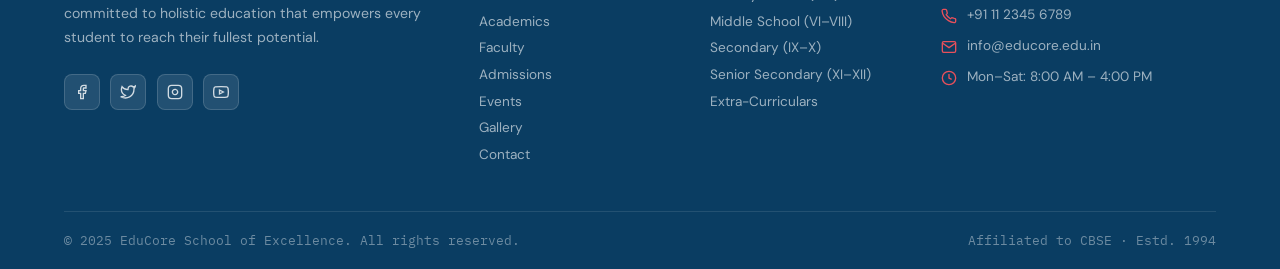
==== commit 995c60f4: "fix" ====
--- a/pages/about.html
+++ b/pages/about.html
@@ -5,7 +5,7 @@
   <meta name="viewport" content="width=device-width, initial-scale=1.0">
   <title>About Us — EduCore School of Excellence</title>
   <meta name="description" content="Learn about EduCore School's history, mission, vision, and leadership. A 30-year legacy of academic excellence in New Delhi.">
-    <link rel="manifest" href="/manifest.json">
+    <link rel="manifest" href="../manifest.json">
     <meta name="theme-color" content="#0f172a">
     <meta name="mobile-web-app-capable" content="yes">
     <meta name="apple-mobile-web-app-capable" content="yes">
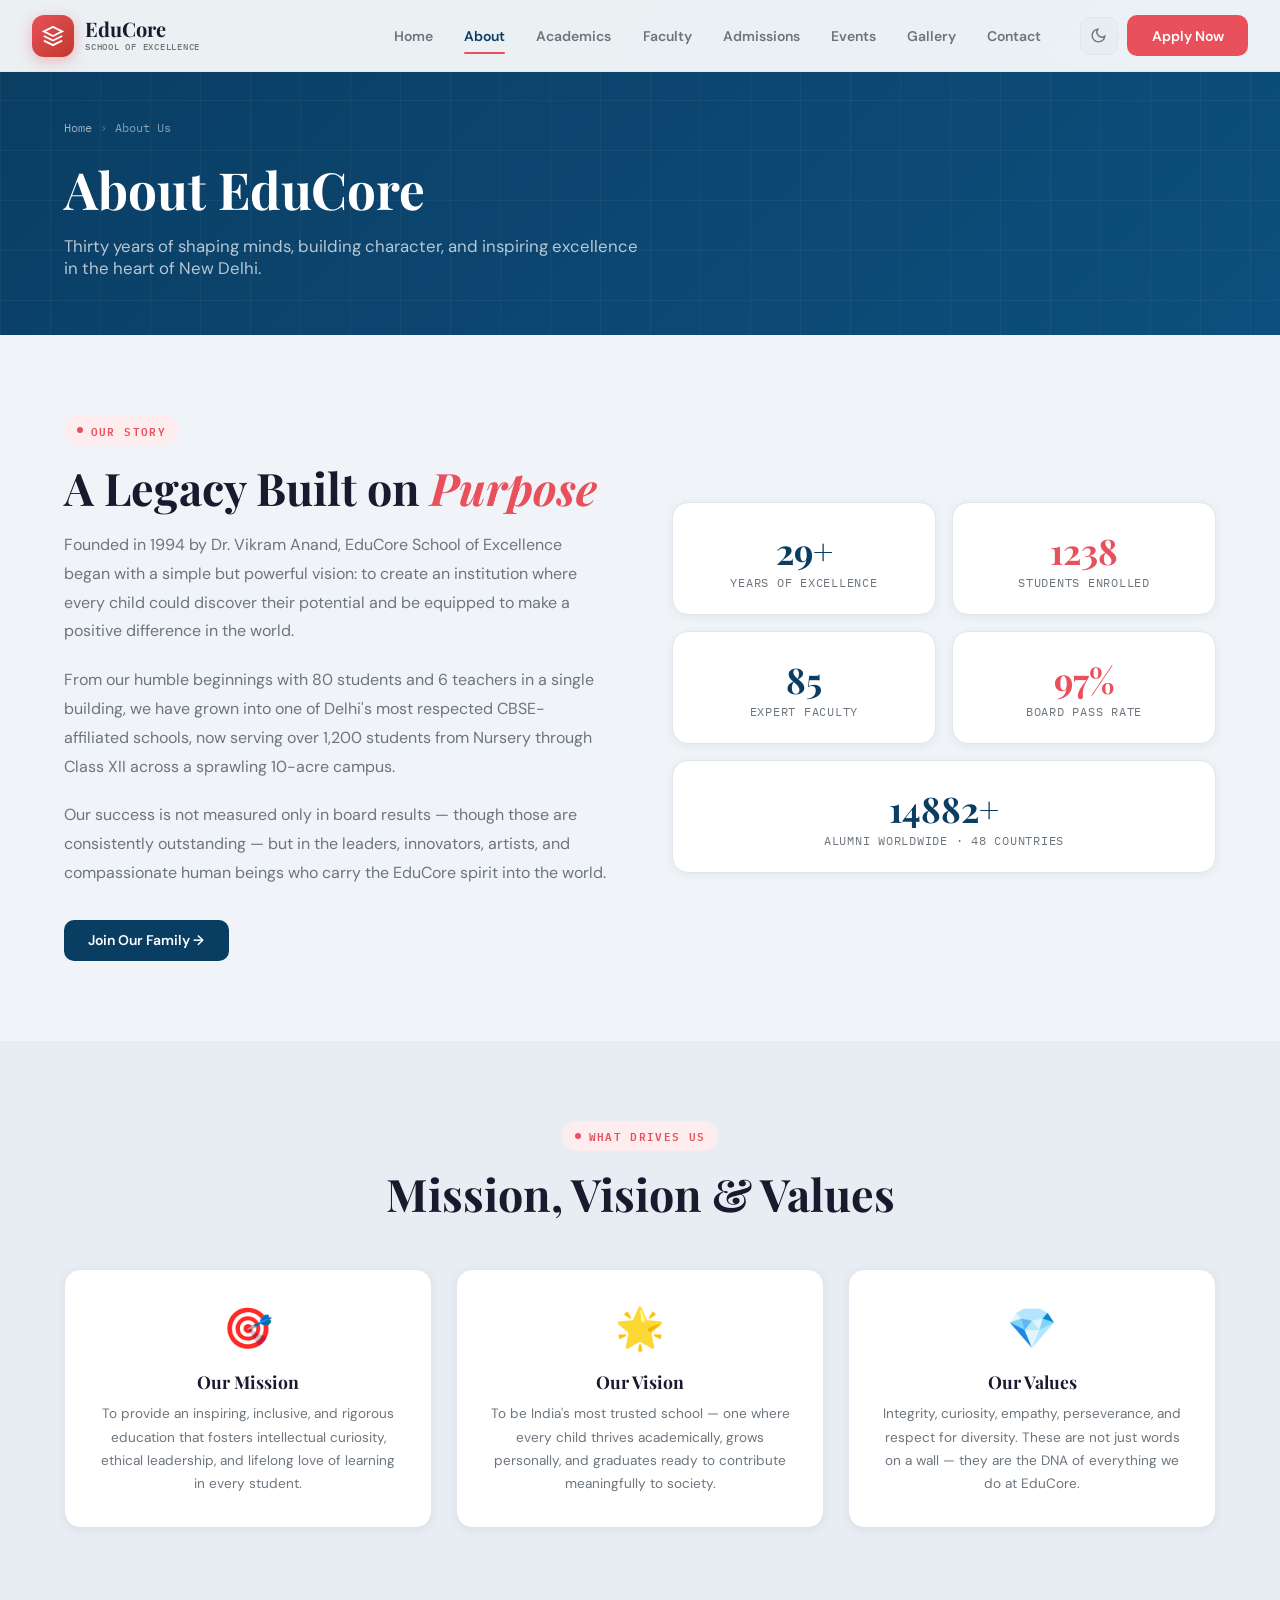
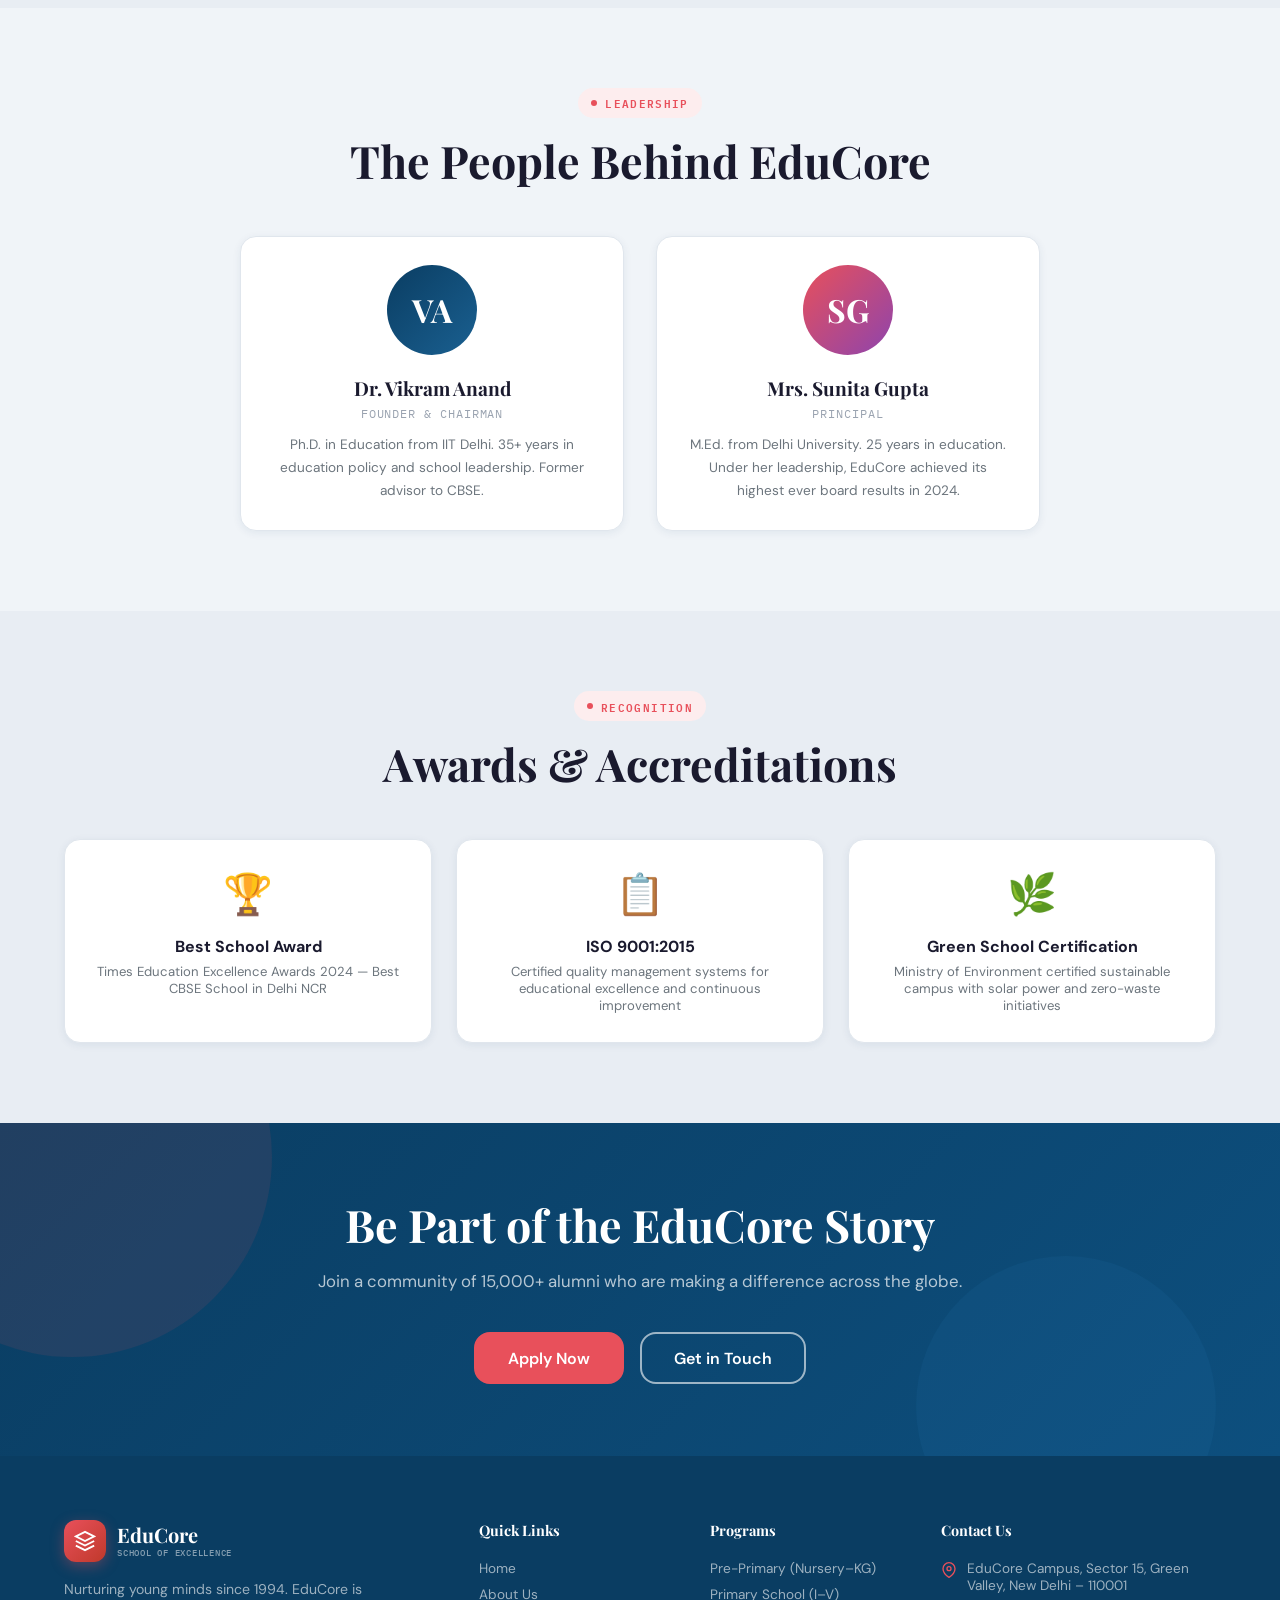
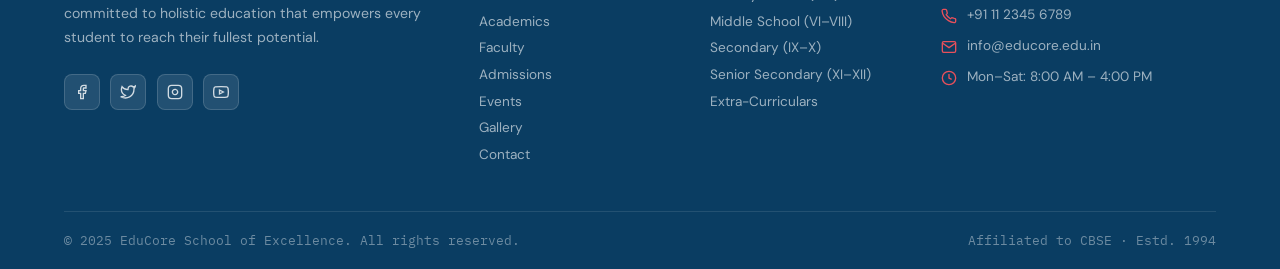
==== commit 4cff1221: "fix" ====
--- a/pages/about.html
+++ b/pages/about.html
@@ -12,6 +12,8 @@
     <meta name="apple-mobile-web-app-status-bar-style" content="black-translucent">
     <meta name="apple-mobile-web-app-title" content="EduCore"><meta name="viewport" content="width=device-width, initial-scale=1, maximum-scale=1, user-scalable=no, viewport-fit=cover">
   <link rel="stylesheet" href="../css/style.css">
+  <link rel="icon" type="image/png" sizes="32x32" href="../favicon-32x32.png">
+    <link rel="apple-touch-icon" href="../icon-192x192.png">
   <script>(function(){var t=localStorage.getItem('educore-theme');if(t)document.documentElement.setAttribute('data-theme',t);else if(window.matchMedia('(prefers-color-scheme:dark)').matches)document.documentElement.setAttribute('data-theme','dark');})();</script>
 </head>
 <body>
